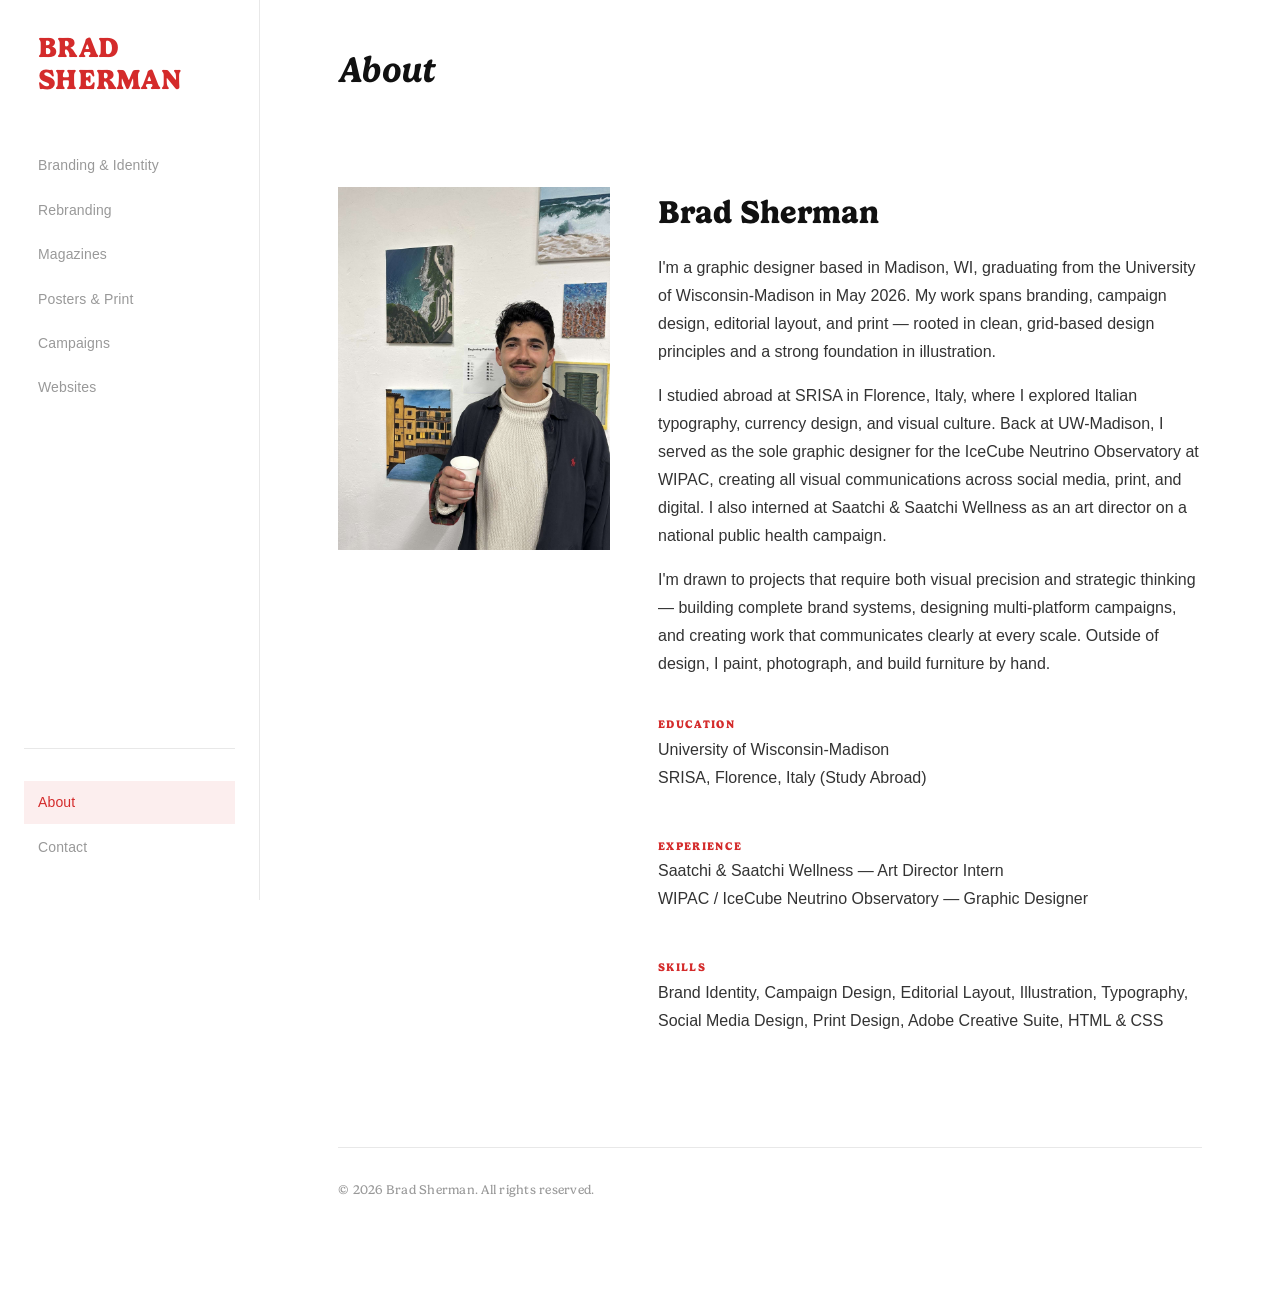
==== about.html @ 6cb07328 "Disable hover lift and click-to-lightbox on stitched brand-book pages Ctown and RiverBank brand book" ====
<!DOCTYPE html>
<html lang="en">
<head>
  <meta charset="UTF-8">
  <meta name="viewport" content="width=device-width, initial-scale=1.0">
  <title>About — Brad Sherman</title>
  <meta name="description" content="About Brad Sherman — graphic designer graduating from UW-Madison with experience at Saatchi & Saatchi Wellness and the IceCube Neutrino Observatory.">
  <meta property="og:title" content="About — Brad Sherman">
  <meta property="og:description" content="About Brad Sherman — graphic designer graduating from UW-Madison with experience at Saatchi & Saatchi Wellness and the IceCube Neutrino Observatory.">
  <meta property="og:image" content="https://bpsherman1.github.io/design-portfolio/images_1/Me.jpg">
  <meta property="og:type" content="website">
  <link rel="icon" type="image/png" href="images_1/fav.png">
  <link rel="stylesheet" href="style.css?v=20260430f">
</head>
<body>

  <button class="nav-toggle" aria-label="Toggle navigation"><span class="nav-toggle__icon"></span></button>

  <aside class="sidebar">
    <div class="sidebar__logo"><a href="index.html">BRAD<br>SHERMAN</a></div>
    <nav class="sidebar__nav">
      <a href="branding.html" class="sidebar__link">Branding & Identity</a>
      <a href="rebranding.html" class="sidebar__link">Rebranding</a>
      <a href="editorial.html" class="sidebar__link">Magazines</a>
      <a href="poster-print.html" class="sidebar__link">Posters & Print</a>
      <a href="campaigns.html" class="sidebar__link">Campaigns</a>
      <a href="websites.html" class="sidebar__link">Websites</a>
    </nav>
    <div class="sidebar__bottom">
      <a href="about.html" class="sidebar__link sidebar__link--active">About</a>
      <a href="contact.html" class="sidebar__link">Contact</a>
    </div>
  </aside>

  <main class="main">
    <div class="main__inner">

      <div class="page-header reveal">
        <h1 class="page-header__title">About</h1>
      </div>

      <div class="about-layout reveal">

        <img src="images_1/Me.jpg" alt="Brad Sherman" class="about__photo">

        <div class="about__text">
          <h2>Brad Sherman</h2>

          <p>
            I'm a graphic designer based in Madison, WI, graduating from the University of Wisconsin-Madison in May 2026. My work spans branding, campaign design, editorial layout, and print — rooted in clean, grid-based design principles and a strong foundation in illustration.
          </p>
          <p>
            I studied abroad at SRISA in Florence, Italy, where I explored Italian typography, currency design, and visual culture. Back at UW-Madison, I served as the sole graphic designer for the IceCube Neutrino Observatory at WIPAC, creating all visual communications across social media, print, and digital. I also interned at Saatchi & Saatchi Wellness as an art director on a national public health campaign.
          </p>
          <p>
            I'm drawn to projects that require both visual precision and strategic thinking — building complete brand systems, designing multi-platform campaigns, and creating work that communicates clearly at every scale. Outside of design, I paint, photograph, and build furniture by hand.
          </p>

          <div class="about__details">
            <div>
              <span class="about__detail-label">Education</span>
              <p class="about__detail-value">University of Wisconsin-Madison<br>SRISA, Florence, Italy (Study Abroad)</p>
            </div>
            <div>
              <span class="about__detail-label">Experience</span>
              <p class="about__detail-value">Saatchi & Saatchi Wellness — Art Director Intern<br>WIPAC / IceCube Neutrino Observatory — Graphic Designer</p>
            </div>
            <div>
              <span class="about__detail-label">Skills</span>
              <p class="about__detail-value">Brand Identity, Campaign Design, Editorial Layout, Illustration, Typography, Social Media Design, Print Design, Adobe Creative Suite, HTML & CSS</p>
            </div>
          </div>


        </div>
      </div>

      <footer class="footer">
        &copy; 2026 Brad Sherman. All rights reserved.
      </footer>

    </div>
  </main>

  <script src="script.js?v=20260430f"></script>
</body>
</html>
---- style.css ----
/* ========================================
   BRAD SHERMAN — Design Portfolio
   ======================================== */

/* --- Font Setup --- */
@font-face {
  font-family: 'Gelica';
  src: url('fonts/fonnts.com-Gelica-Regular.otf') format('opentype');
  font-weight: 400;
  font-style: normal;
  font-display: swap;
}
@font-face {
  font-family: 'Gelica';
  src: url('fonts/fonnts.com-Gelica-Medium.otf') format('opentype');
  font-weight: 500;
  font-style: normal;
  font-display: swap;
}
@font-face {
  font-family: 'Gelica';
  src: url('fonts/fonnts.com-Gelica-Semi-Bold.otf') format('opentype');
  font-weight: 600;
  font-style: normal;
  font-display: swap;
}
@font-face {
  font-family: 'Gelica';
  src: url('fonts/fonnts.com-Gelica-Bold.otf') format('opentype');
  font-weight: 700;
  font-style: normal;
  font-display: swap;
}
@font-face {
  font-family: 'Gelica';
  src: url('fonts/fonnts.com-Gelica-Italic.otf') format('opentype');
  font-weight: 400;
  font-style: italic;
  font-display: swap;
}

@font-face {
  font-family: 'Neue Kabel';
  src: url('fonts/fonnts.com-Neue_Kabel.otf') format('opentype');
  font-weight: 400;
  font-style: normal;
  font-display: swap;
}
@font-face {
  font-family: 'Neue Kabel';
  src: url('fonts/fonnts.com-Neue_Kabel_Medium.otf') format('opentype');
  font-weight: 500;
  font-style: normal;
  font-display: swap;
}
@font-face {
  font-family: 'Neue Kabel';
  src: url('fonts/fonnts.com-Neue_Kabel_Bold.otf') format('opentype');
  font-weight: 700;
  font-style: normal;
  font-display: swap;
}
@font-face {
  font-family: 'Neue Kabel';
  src: url('fonts/fonnts.com-Neue_Kabel_Black.otf') format('opentype');
  font-weight: 900;
  font-style: normal;
  font-display: swap;
}

/* --- Reset & Base --- */
*, *::before, *::after {
  margin: 0;
  padding: 0;
  box-sizing: border-box;
}

:root {
  --red: #D42B2B;
  --red-hover: #B71C1C;
  --red-glow: rgba(212, 43, 43, 0.08);
  --black: #111111;
  --dark-gray: #333333;
  --medium-gray: #666666;
  --light-gray: #999999;
  --border: #E8E8E8;
  --bg: #FFFFFF;
  --bg-off: #FAFAFA;
  --bg-warm: #F5F3F0;
  --font-heading: 'Gelica', 'Georgia', 'Times New Roman', serif;
  --font-body: 'Helvetica Neue', 'Arial', sans-serif;
  --sidebar-width: 260px;
  --content-max: 960px;
  --spacing-xs: 8px;
  --spacing-sm: 16px;
  --spacing-md: 24px;
  --spacing-lg: 32px;
  --spacing-xl: 48px;
  --spacing-2xl: 64px;
  --spacing-3xl: 80px;
  --spacing-4xl: 96px;
  --spacing-5xl: 120px;
  --ease-out: cubic-bezier(0.16, 1, 0.3, 1);
  --ease-smooth: cubic-bezier(0.45, 0, 0.15, 1);
}

html {
  font-size: 16px;
  scroll-behavior: smooth;
  -webkit-font-smoothing: antialiased;
  -moz-osx-font-smoothing: grayscale;
}

body {
  font-family: var(--font-body);
  color: var(--dark-gray);
  background: var(--bg);
  line-height: 1.6;
  overflow-x: hidden;
}

img {
  max-width: 100%;
  height: auto;
  display: block;
}

a {
  color: inherit;
  text-decoration: none;
}

/* --- Scroll Reveal Animations --- */
.reveal {
  opacity: 0;
  transform: translate3d(0, 20px, 0);
  transition: opacity 0.5s var(--ease-out), transform 0.5s var(--ease-out);
  will-change: opacity, transform;
}

.reveal.visible {
  opacity: 1;
  transform: translate3d(0, 0, 0);
}

.reveal-stagger > * {
  opacity: 0;
  transform: translate3d(0, 15px, 0);
  transition: opacity 0.4s var(--ease-out), transform 0.4s var(--ease-out);
  will-change: opacity, transform;
}

.reveal-stagger.visible > *:nth-child(1) { transition-delay: 0ms; }
.reveal-stagger.visible > *:nth-child(2) { transition-delay: 60ms; }
.reveal-stagger.visible > *:nth-child(3) { transition-delay: 120ms; }
.reveal-stagger.visible > *:nth-child(4) { transition-delay: 180ms; }
.reveal-stagger.visible > *:nth-child(5) { transition-delay: 240ms; }
.reveal-stagger.visible > *:nth-child(6) { transition-delay: 300ms; }

.reveal-stagger.visible > * {
  opacity: 1;
  transform: translate3d(0, 0, 0);
}

/* --- Sidebar Navigation --- */
.sidebar {
  position: fixed;
  top: 0;
  left: 0;
  width: var(--sidebar-width);
  height: 100vh;
  background: var(--bg);
  border-right: 1px solid var(--border);
  padding: var(--spacing-lg) var(--spacing-md);
  display: flex;
  flex-direction: column;
  z-index: 100;
  overflow-y: auto;
}

.sidebar__logo {
  font-family: var(--font-heading);
  font-weight: 700;
  font-size: 1.75rem;
  color: var(--red);
  letter-spacing: 0.01em;
  margin-bottom: var(--spacing-xl);
  line-height: 1.15;
  padding-left: 14px;
}

.sidebar__logo a {
  color: var(--red);
  display: inline-block;
  transform-origin: left top;
  transition: color 0.3s, transform 0.3s;
}

.sidebar__logo a:hover {
  color: var(--red-hover);
  font-style: italic;
  transform: scale(1.12);
}

.sidebar__nav {
  display: flex;
  flex-direction: column;
  gap: 2px;
  flex: 1;
}

.sidebar__link {
  font-family: var(--font-body);
  font-size: 0.875rem;
  font-weight: 400;
  color: var(--light-gray);
  padding: 10px 14px;
  border-radius: 0;
  transition: all 0.3s var(--ease-out);
  letter-spacing: 0.01em;
  position: relative;
}

.sidebar__link:hover {
  color: var(--black);
  background: var(--bg-off);
  padding-left: 18px;
}

.sidebar__link--active {
  color: var(--red);
  font-weight: 500;
  background: var(--red-glow);
}

.sidebar__link--active:hover {
  color: var(--red);
  background: var(--red-glow);
}

.sidebar__section-label {
  font-size: 0.65rem;
  font-weight: 700;
  color: var(--light-gray);
  text-transform: uppercase;
  letter-spacing: 0.14em;
  padding: 8px 14px 6px;
  margin-top: var(--spacing-sm);
}

.sidebar__section-label:first-child {
  margin-top: 0;
}

.sidebar__bottom {
  margin-top: auto;
  padding-top: var(--spacing-lg);
  border-top: 1px solid var(--border);
  display: flex;
  flex-direction: column;
  gap: 2px;
}

/* --- Mobile Nav Toggle ---
   Three red bars echoing the brand red dividers used elsewhere on the site.
   No box behind it — just the bars with a soft drop-shadow for legibility.
   Animates to an X when the sidebar is open. */
.nav-toggle {
  display: none;
  /* Sits at the top of the page and scrolls away with content — no overlap with images */
  position: absolute;
  top: 16px;
  right: 16px;
  z-index: 200;
  width: 48px;
  height: 48px;
  padding: 0;
  background: transparent;
  border: none;
  border-radius: 0;
  cursor: pointer;
  font-size: 0;
  line-height: 0;
  filter: drop-shadow(0 1px 2px rgba(0, 0, 0, 0.18));
  transition: transform 0.2s var(--ease-out), filter 0.2s var(--ease-out);
}

.nav-toggle:active {
  transform: scale(0.92);
}

.nav-toggle:hover {
  filter: drop-shadow(0 2px 5px rgba(212, 43, 43, 0.30));
}

.nav-toggle__icon {
  position: relative;
  z-index: 1; /* sit on top of the white box */
  display: block;
  width: 22px;
  height: 2px;
  background: var(--red);
  transition: background-color 0.2s var(--ease-out);
}

.nav-toggle__icon::before,
.nav-toggle__icon::after {
  content: '';
  position: absolute;
  left: 0;
  width: 100%;
  height: 2px;
  background: var(--red);
  transition: transform 0.32s var(--ease-out), top 0.32s var(--ease-out);
}

.nav-toggle__icon::before { top: -7px; }
.nav-toggle__icon::after  { top:  7px; }

/* Open state — bars morph to an X */
.nav-toggle--open .nav-toggle__icon {
  background-color: transparent;
}
.nav-toggle--open .nav-toggle__icon::before {
  top: 0;
  transform: rotate(45deg);
}
.nav-toggle--open .nav-toggle__icon::after {
  top: 0;
  transform: rotate(-45deg);
}

/* --- Main Content --- */
.main {
  margin-left: var(--sidebar-width);
  min-height: 100vh;
}

.main__inner {
  max-width: var(--content-max);
  margin: 0 auto;
  padding: var(--spacing-xl) var(--spacing-xl) var(--spacing-4xl);
}

/* Homepage: let grid go full width */
.main__inner--home {
  max-width: none;
  padding: 0 0 var(--spacing-4xl);
}

/* --- Homepage Grid --- */
.home-grid {
  display: grid;
  grid-template-columns: repeat(2, 1fr);
  gap: 0;
}

.home-card {
  position: relative;
  overflow: hidden;
  border-radius: 0;
  background: var(--bg-off);
  cursor: pointer;
  display: block;
  transition: opacity 0.3s;
}

.home-card:hover {
  opacity: 0.85;
}

.home-card__image-wrap {
  overflow: hidden;
  aspect-ratio: 4 / 3;
}

.home-card__image {
  width: 100%;
  height: 100%;
  display: block;
  object-fit: cover;
  object-position: center top;
  transition: transform 0.5s var(--ease-smooth);
}

.home-card:hover .home-card__image {
  transform: scale(1.02);
}

.home-card__overlay {
  display: none;
}

.home-card__title {
  font-family: var(--font-heading);
  font-weight: 700;
  font-size: 1.25rem;
  margin-bottom: 2px;
  letter-spacing: 0.01em;
}

.home-card__subtitle {
  font-size: 0.8rem;
  opacity: 0.85;
  font-weight: 300;
}

/* Card label below image */
.home-card__label {
  padding: var(--spacing-sm) var(--spacing-md);
  padding-bottom: var(--spacing-lg);
}

.home-card__label-title {
  font-family: var(--font-heading);
  font-weight: 700;
  font-size: 0.95rem;
  color: var(--black);
}

.home-card__label-sub {
  font-size: 0.75rem;
  color: var(--medium-gray);
  margin-top: 2px;
}

/* --- Home Mobile Header ---
   Visible only on mobile, where the sidebar (and its BRAD SHERMAN logo) is hidden
   behind the hamburger. Gives the home page an identity at the top so visitors
   landing via QR code see the name and discipline before scrolling into the work. */
.home-mobile-header {
  display: none;
}

/* --- Home Intro (float-up reveal) --- */
.home-intro {
  max-width: 640px;
  margin: var(--spacing-5xl) auto var(--spacing-xl);
  padding: 0 var(--spacing-lg);
  text-align: center;
}

.home-intro p {
  font-family: var(--font-body);
  font-size: 0.95rem;
  color: var(--dark-gray);
  line-height: 1.75;
  margin-bottom: var(--spacing-md);
}

.home-intro__link {
  font-family: var(--font-body);
  font-size: 0.85rem;
  color: var(--medium-gray);
  text-decoration: none;
  letter-spacing: 0.02em;
  transition: color 0.3s;
}

.home-intro__link:hover {
  color: var(--black);
}

/* Float-up reveal animation */
.reveal-float {
  opacity: 0;
  transform: translate3d(0, 40px, 0);
  transition: opacity 0.8s cubic-bezier(0.23, 1, 0.32, 1),
              transform 0.9s cubic-bezier(0.23, 1, 0.32, 1);
  will-change: opacity, transform;
}

.reveal-float--visible {
  opacity: 1;
  transform: translate3d(0, 0, 0);
}

/* --- Page Header --- */
.page-header {
  margin-bottom: var(--spacing-4xl);
}

.page-header__title {
  font-family: var(--font-heading);
  font-weight: 600;
  font-size: 2.25rem;
  color: var(--black);
  line-height: 1.2;
  margin-bottom: 6px;
  letter-spacing: 0.01em;
}

.page-header__subtitle {
  font-family: var(--font-body);
  font-size: 0.95rem;
  color: var(--light-gray);
  max-width: 600px;
  line-height: 1.5;
  letter-spacing: 0.01em;
  font-weight: 400;
}

/* --- Project Section --- */
.project {
  margin-bottom: var(--spacing-4xl);
}

.project:last-child {
  margin-bottom: 0;
}

.project__divider {
  width: 60px;
  height: 3px;
  background: var(--red);
  margin-bottom: var(--spacing-4xl);
}

.project__header {
  margin-bottom: var(--spacing-xl);
}

.project__title {
  font-family: 'Neue Kabel', sans-serif;
  font-weight: 700;
  font-size: 2.25rem;
  color: var(--black);
  margin-bottom: var(--spacing-xs);
  letter-spacing: -0.01em;
}

.project__meta {
  font-size: 0.95rem;
  color: var(--medium-gray);
  font-weight: 500;
  margin-bottom: var(--spacing-sm);
  letter-spacing: 0.02em;
}

.project__description {
  font-size: 1rem;
  color: var(--dark-gray);
  max-width: 680px;
  line-height: 1.75;
  margin-bottom: var(--spacing-xl);
}

.project__link {
  display: inline-flex;
  align-items: center;
  gap: 6px;
  margin-top: calc(var(--spacing-md) * -1);
  margin-bottom: var(--spacing-md);
  font-size: 0.875rem;
  color: var(--red);
  font-weight: 500;
  transition: gap 0.3s var(--ease-out), color 0.2s;
}

.project__link:hover {
  gap: 10px;
  color: var(--red-hover);
}

/* ============================================
   Project Switcher
   Sticky tabs at top of multi-project pages (branding.html, rebranding.html).
   Mirrors the active state pattern from .sidebar__link--active.
   ============================================ */
.project-switcher {
  position: sticky;
  top: 0;
  z-index: 50;
  background: var(--bg);
  border-bottom: 1px solid var(--border);
  margin: 0 calc(-1 * var(--spacing-xl)) var(--spacing-2xl);
  padding: var(--spacing-sm) var(--spacing-xl);
  display: flex;
  flex-wrap: wrap;
  gap: var(--spacing-xs);
}

.project-switcher__btn {
  display: inline-flex;
  align-items: center;
  gap: var(--spacing-sm);
  flex-shrink: 0;
  padding: 6px 18px 6px 6px;
  background: transparent;
  border: none;
  border-radius: 0;
  cursor: pointer;
  color: var(--medium-gray);
  font-family: var(--font-body);
  font-size: 0.95rem;
  font-weight: 500;
  letter-spacing: 0.01em;
  white-space: nowrap;
  transition: color 0.25s var(--ease-out), background-color 0.25s var(--ease-out);
}

.project-switcher__btn:hover {
  color: var(--black);
  background: var(--bg-off);
}

.project-switcher__btn--active,
.project-switcher__btn--active:hover {
  color: var(--black);
  background: var(--border);
  font-weight: 700;
}

.project-switcher__btn:focus-visible {
  outline: 2px solid var(--red);
  outline-offset: -2px;
}

.project-switcher__logo {
  width: 48px;
  height: 48px;
  object-fit: contain;
  display: block;
  flex-shrink: 0;
}

/* The NJ Transit emblem fills its bounding box edge-to-edge; scale it
   down slightly so it visually matches the other logos (which include
   their own whitespace). */
.project-switcher__logo[src*="NJ_emblem"] {
  transform: scale(0.85);
}

.project-switcher__logo--text {
  display: inline-flex;
  align-items: center;
  justify-content: center;
  color: var(--medium-gray);
  font-family: var(--font-heading);
  font-size: 0.7rem;
  font-weight: 700;
  letter-spacing: 0.14em;
}

.project-switcher__btn--active .project-switcher__logo--text {
  color: var(--black);
}

.project-switcher__name {
  font-weight: 500;
}

/* On switcher pages, individual project dividers are redundant — the
   switcher itself replaces the visual project break. */
.main__inner--switcher .project__divider {
  display: none;
}

/* Projects hidden by the switcher use the standard hidden attribute */
.project[hidden] {
  display: none;
}

/* Switcher pages present each project as a continuous brand-book flow,
   so the gap between consecutive image blocks is tightened. */
.main__inner--switcher .img-full,
.main__inner--switcher .img-grid-2,
.main__inner--switcher .img-grid-3 {
  margin-bottom: var(--spacing-sm);
}

/* Brand-book page slices: stack flush with zero gap so the rendered PDF
   reads as one continuous document, not a sequence of separate images.
   Override the .img-full max-height/object-fit cap (which letterboxes
   tall portrait pages down to thumbnails) using !important — needed
   because .img-full's rule appears later in the cascade. */
.img-full--book {
  margin-bottom: 0 !important;
  display: block !important;
  width: 100% !important;
  height: auto !important;
  max-height: none !important;
  object-fit: fill !important;
  cursor: default !important;       /* not clickable — no pointer hand */
  pointer-events: none;             /* swallow clicks (lightbox skip is in JS too) */
}
.img-full--book:hover {
  transform: none !important;       /* kill the lift-on-hover effect */
  box-shadow: none !important;
}
.img-full--book + .img-full--book {
  margin-top: -1px; /* hide hairline antialiasing seam between slices */
}

/* Mobile: horizontal scroll instead of wrap so a row of buttons fits cleanly */
@media (max-width: 768px) {
  .project-switcher {
    margin: 0 calc(-1 * var(--spacing-md)) var(--spacing-xl);
    padding: var(--spacing-xs) var(--spacing-md);
    gap: 4px;
    flex-wrap: nowrap;
    overflow-x: auto;
    scrollbar-width: none;
    -webkit-overflow-scrolling: touch;
  }
  .project-switcher::-webkit-scrollbar { display: none; }

  .project-switcher__btn {
    padding: 5px 14px 5px 5px;
    font-size: 0.88rem;
    gap: 10px;
  }
  .project-switcher__logo,
  .project-switcher__logo--text {
    width: 38px;
    height: 38px;
  }
  .project-switcher__logo--text {
    font-size: 0.62rem;
  }
}

/* --- Project placeholder (e.g. "Case study coming soon" slot) --- */
.project__placeholder {
  display: flex;
  align-items: center;
  justify-content: center;
  width: 100%;
  min-height: 320px;
  background: var(--bg-off);
  border: 1px dashed var(--border);
  margin-top: var(--spacing-lg);
}

.project__placeholder span {
  font-family: var(--font-heading);
  font-size: 0.78rem;
  font-weight: 600;
  color: var(--light-gray);
  letter-spacing: 0.2em;
  text-transform: uppercase;
  position: relative;
  padding-left: 22px;
}

.project__placeholder span::before {
  content: '';
  position: absolute;
  left: 0;
  top: 50%;
  width: 8px;
  height: 8px;
  background: var(--red);
  transform: translateY(-50%);
}

/* --- Image Layouts --- */

.img-full,
.img-grid-2 img,
.img-grid-3 img,
.img-featured img {
  transition: transform 0.5s var(--ease-out), box-shadow 0.5s var(--ease-out);
}

.img-full:hover,
.img-grid-2 img:hover,
.img-grid-3 img:hover,
.img-featured img:hover {
  transform: translateY(-2px);
  box-shadow: 0 12px 40px rgba(0, 0, 0, 0.06);
}

/* Full-width single image */
.img-full {
  width: 100%;
  border-radius: 0;
  margin-bottom: var(--spacing-xl);
  max-height: 80vh;
  object-fit: contain;
}

/* Two-column image grid */
.img-grid-2 {
  display: grid;
  grid-template-columns: repeat(2, 1fr);
  gap: var(--spacing-md);
  margin-bottom: var(--spacing-xl);
}

.img-grid-2 img {
  width: 100%;
  border-radius: 0;
}

/* Three-column image grid */
.img-grid-3 {
  display: grid;
  grid-template-columns: repeat(3, 1fr);
  gap: var(--spacing-md);
  margin-bottom: var(--spacing-xl);
}

.img-grid-3 img {
  width: 100%;
  border-radius: 0;
}

/* Large + small side layout */
.img-featured {
  display: grid;
  grid-template-columns: 2fr 1fr;
  gap: var(--spacing-md);
  margin-bottom: var(--spacing-md);
}

.img-featured img {
  width: 100%;
  border-radius: 0;
}

/* Image with caption */
.img-captioned {
  margin-bottom: var(--spacing-md);
}

.img-captioned img {
  width: 100%;
  border-radius: 0;
}

.img-captioned figcaption {
  font-size: 0.8rem;
  color: var(--light-gray);
  margin-top: var(--spacing-xs);
}

/* Section label within project */
.project__section-label {
  font-family: 'Neue Kabel', sans-serif;
  font-size: 1.4rem;
  font-weight: 700;
  color: var(--black);
  text-transform: none;
  letter-spacing: 0.01em;
  margin-bottom: var(--spacing-lg);
  margin-top: var(--spacing-3xl);
}

/* When section label is the first child (no content above), reduce top margin */
.project__header + .project__section-label {
  margin-top: 0;
}

/* --- Campaign ads row — matched height, poster wider than phone --- */
.campaign-ads-row {
  display: grid;
  grid-template-columns: 3fr 2fr;
  gap: var(--spacing-md);
  margin-bottom: var(--spacing-lg);
}

.campaign-ads-row img:first-child {
  width: 100%;
  height: 540px;
  object-fit: contain;
  object-position: left top;
}

.campaign-ads-row img:last-child {
  width: 100%;
  height: 540px;
  object-fit: contain;
  object-position: right top;
}

@media (max-width: 768px) {
  .campaign-ads-row {
    grid-template-columns: 1fr;
    height: auto;
  }
  /* Match :first-child / :last-child specificity so the mobile rule
     actually overrides the explicit 540px (otherwise C10 stays 540px tall on mobile,
     leaving big empty bars above/below from object-fit: contain). */
  .campaign-ads-row img,
  .campaign-ads-row img:first-child,
  .campaign-ads-row img:last-child {
    height: auto;
  }
}

/* --- SM matched row — SM5 + SM6 same height --- */
.sm-matched-row {
  display: grid;
  grid-template-columns: 3fr 2fr;
  gap: var(--spacing-md);
  margin-bottom: var(--spacing-lg);
}

.sm-matched-row img {
  width: 100%;
  height: 340px;
  object-fit: contain;
  object-position: center center;
  border-radius: 0;
}

@media (max-width: 768px) {
  .sm-matched-row {
    grid-template-columns: 1fr;
  }
  .sm-matched-row img {
    height: auto;
  }
}

/* --- Naples logo + text side by side --- */
.naples-logo-feature {
  display: grid;
  grid-template-columns: 1fr 1fr;
  gap: var(--spacing-2xl);
  align-items: center;
  margin-bottom: var(--spacing-2xl);
}

.naples-logo-feature .project__description:last-child {
  margin-bottom: 0;
}

.naples-logo-feature img {
  width: 100%;
}

.naples-logo-feature .project__description {
  max-width: none;
}

@media (max-width: 768px) {
  .naples-logo-feature {
    grid-template-columns: 1fr;
  }
}

/* --- Naples problem: small old logo paired with objective text ---
   Asymmetric grid intentionally giving the old mark less visual weight than
   the new mark — frames it as evidence, not as a peer. */
.naples-problem {
  display: grid;
  grid-template-columns: 2fr 3fr;
  gap: var(--spacing-2xl);
  align-items: center;
  margin-bottom: var(--spacing-2xl);
}

.naples-problem__logo {
  background: var(--bg-warm);
  padding: var(--spacing-xl);
  display: flex;
  align-items: center;
  justify-content: center;
}

.naples-problem__logo img {
  width: 100%;
  max-width: 320px;
}

.naples-problem .project__description {
  max-width: none;
  margin-bottom: 0;
}

@media (max-width: 768px) {
  .naples-problem {
    grid-template-columns: 1fr;
    gap: var(--spacing-lg);
  }
  .naples-problem__logo {
    padding: var(--spacing-lg);
  }
}

/* --- Naples reveal label: extra breathing room before the new mark
   Creates a visible pause/breath so the climax lands. */
.naples-reveal-label {
  margin-top: var(--spacing-4xl);
}

/* --- Naples business card: a centered, smaller frame so the card
   doesn't stretch full-bleed and look distorted at portfolio width. */
.naples-card-frame {
  display: flex;
  justify-content: center;
  margin-bottom: var(--spacing-xl);
}

.naples-card-frame img {
  width: 100%;
  max-width: 720px;
}

/* --- Poster Mosaic Gallery --- */
.poster-mosaic {
  margin-bottom: var(--spacing-2xl);
}

.poster-mosaic__row {
  display: grid;
  gap: 8px;
  margin-bottom: 8px;
  overflow: hidden;
}

/* Row 1: two tall portraits (0.65 ratio) + one wide landscape (1.78 ratio) */
/* Column widths proportional to aspect ratios so all images fill same height */
.poster-mosaic__row--top {
  grid-template-columns: 0.65fr 0.65fr 1.78fr;
  height: 260px;
}

/* Row 2 & 3: all ~0.80 ratio portraits, equal columns */
.poster-mosaic__row--mid {
  grid-template-columns: repeat(4, 1fr);
  height: 250px;
}

.poster-mosaic__row--bottom {
  grid-template-columns: repeat(4, 1fr);
  height: 270px;
}

.poster-mosaic img {
  width: 100%;
  height: 100%;
  object-fit: cover;
  object-position: center top;
  display: block;
}

@media (max-width: 768px) {
  .poster-mosaic__row {
    grid-template-columns: 1fr 1fr !important;
    height: auto !important;
  }
  .poster-mosaic img {
    height: auto;
    object-fit: contain;
    aspect-ratio: 3 / 4;
  }
}

/* --- Visual Gallery (no descriptions, just images) --- */
.visual-gallery {
  margin-top: var(--spacing-lg);
}

.visual-gallery__grid {
  display: grid;
  grid-template-columns: repeat(3, 1fr);
  gap: var(--spacing-md);
}

.visual-gallery__grid img {
  width: 100%;
  border-radius: 0;
  object-fit: cover;
  aspect-ratio: 3 / 4;
  transition: transform 0.5s var(--ease-out), box-shadow 0.5s var(--ease-out);
}

.visual-gallery__grid img:hover {
  transform: translateY(-4px);
  box-shadow: 0 16px 48px rgba(0, 0, 0, 0.08);
}

/* --- About Page --- */
.about-layout {
  display: grid;
  grid-template-columns: 1fr 2fr;
  gap: var(--spacing-xl);
  align-items: start;
}

.about__photo {
  width: 100%;
  border-radius: 0;
  aspect-ratio: 3 / 4;
  object-fit: cover;
  transition: transform 0.5s var(--ease-out);
}

.about__photo:hover {
  transform: scale(1.02);
}

.about__text h2 {
  font-family: var(--font-heading);
  font-weight: 700;
  font-size: 2rem;
  color: var(--black);
  margin-bottom: var(--spacing-sm);
}

.about__text p {
  font-size: 1rem;
  line-height: 1.75;
  margin-bottom: var(--spacing-sm);
  color: var(--dark-gray);
}

.about__details {
  margin-top: var(--spacing-lg);
  display: flex;
  flex-direction: column;
  gap: var(--spacing-md);
}

.about__detail-label {
  font-family: var(--font-heading);
  font-size: 0.7rem;
  font-weight: 700;
  text-transform: uppercase;
  letter-spacing: 0.12em;
  color: var(--red);
  margin-bottom: 4px;
}

.about__detail-value {
  font-size: 0.95rem;
  color: var(--dark-gray);
  line-height: 1.6;
}

.about__resume-link {
  display: inline-block;
  margin-top: var(--spacing-lg);
  padding: 14px 32px;
  background: var(--red);
  color: white;
  font-family: var(--font-heading);
  font-size: 0.9rem;
  font-weight: 700;
  border-radius: 0;
  transition: all 0.3s var(--ease-out);
  letter-spacing: 0.02em;
}

.about__resume-link:hover {
  background: var(--red-hover);
  transform: translateY(-2px);
  box-shadow: 0 8px 24px rgba(212, 43, 43, 0.25);
}

/* --- Contact Page --- */
.contact-layout {
  display: grid;
  grid-template-columns: 1fr 1fr;
  gap: var(--spacing-xl);
}

.contact__info h2 {
  font-family: var(--font-heading);
  font-weight: 700;
  font-size: 2rem;
  color: var(--black);
  margin-bottom: var(--spacing-md);
}

.contact__info p {
  font-size: 1rem;
  color: var(--dark-gray);
  margin-bottom: var(--spacing-lg);
  line-height: 1.75;
}

.contact__links {
  display: flex;
  flex-direction: column;
  gap: var(--spacing-sm);
}

.contact__link-item {
  display: flex;
  align-items: center;
  gap: var(--spacing-sm);
  font-size: 0.95rem;
  color: var(--dark-gray);
}

.contact__link-item span {
  font-family: var(--font-heading);
  font-weight: 700;
  font-size: 0.75rem;
  text-transform: uppercase;
  letter-spacing: 0.1em;
  color: var(--light-gray);
  min-width: 80px;
}

.contact__link-item a {
  color: var(--red);
  font-weight: 500;
  transition: color 0.2s;
  border-bottom: 1px solid transparent;
}

.contact__link-item a:hover {
  color: var(--red-hover);
  border-bottom-color: var(--red-hover);
}

.contact__form {
  display: flex;
  flex-direction: column;
  gap: var(--spacing-sm);
}

.contact__form label {
  font-family: var(--font-heading);
  font-size: 0.75rem;
  font-weight: 700;
  color: var(--medium-gray);
  text-transform: uppercase;
  letter-spacing: 0.08em;
}

.contact__form input,
.contact__form textarea {
  font-family: var(--font-body);
  font-size: 0.95rem;
  padding: 14px 18px;
  border: 2px solid var(--border);
  border-radius: 0;
  background: var(--bg);
  color: var(--dark-gray);
  outline: none;
  transition: border-color 0.3s, box-shadow 0.3s;
}

.contact__form input:focus,
.contact__form textarea:focus {
  border-color: var(--red);
  box-shadow: 0 0 0 4px var(--red-glow);
}

.contact__form textarea {
  min-height: 160px;
  resize: vertical;
}

.contact__form button {
  align-self: flex-start;
  padding: 14px 36px;
  background: var(--red);
  color: white;
  border: none;
  border-radius: 0;
  font-family: var(--font-heading);
  font-size: 0.9rem;
  font-weight: 700;
  cursor: pointer;
  transition: all 0.3s var(--ease-out);
  letter-spacing: 0.02em;
}

.contact__form button:hover {
  background: var(--red-hover);
  transform: translateY(-2px);
  box-shadow: 0 8px 24px rgba(212, 43, 43, 0.25);
}

/* --- Footer --- */
.footer {
  margin-top: var(--spacing-4xl);
  padding-top: var(--spacing-lg);
  border-top: 1px solid var(--border);
  font-size: 0.8rem;
  color: var(--light-gray);
  font-family: var(--font-heading);
  letter-spacing: 0.02em;
}

/* --- Lightbox --- */
.lightbox {
  position: fixed;
  top: 0;
  left: 0;
  right: 0;
  bottom: 0;
  background: rgba(0, 0, 0, 0.92);
  z-index: 10000;
  display: flex;
  align-items: center;
  justify-content: center;
  opacity: 0;
  pointer-events: none;
  transition: opacity 0.3s var(--ease-out);
}

.lightbox--open {
  opacity: 1;
  pointer-events: all;
}

.lightbox__img {
  max-width: 85vw;
  max-height: 85vh;
  object-fit: contain;
  transition: opacity 0.2s;
}

.lightbox__close {
  position: absolute;
  top: 24px;
  left: 32px;
  background: none;
  border: none;
  color: white;
  font-size: 2rem;
  cursor: pointer;
  opacity: 0.7;
  transition: opacity 0.2s;
  line-height: 1;
  z-index: 10;
}

.lightbox__close:hover {
  opacity: 1;
}

.lightbox__info {
  position: absolute;
  top: 32px;
  right: 32px;
  color: white;
  font-family: var(--font-heading);
  font-size: 0.85rem;
  font-weight: 500;
  opacity: 0.7;
  letter-spacing: 0.02em;
  z-index: 10;
}

.lightbox__arrow {
  position: absolute;
  top: 50%;
  transform: translateY(-50%);
  background: none;
  border: none;
  color: white;
  font-size: 2rem;
  cursor: pointer;
  opacity: 0.5;
  transition: opacity 0.2s;
  padding: 16px;
  z-index: 10;
}

.lightbox__arrow:hover {
  opacity: 1;
}

.lightbox__arrow--left {
  left: 24px;
}

.lightbox__arrow--right {
  right: 24px;
}

/* --- Gallery Hover Effect --- */
.poster-mosaic img {
  transition: transform 0.4s var(--ease-out), opacity 0.3s, box-shadow 0.4s var(--ease-out);
  cursor: pointer;
}

.poster-mosaic--hovering img {
  opacity: 0.5;
}

.poster-mosaic__img--active {
  opacity: 1 !important;
  transform: translateY(-4px);
  box-shadow: 0 12px 40px rgba(0, 0, 0, 0.15);
}

/* Make all project images clickable */
.project img,
.poster-mosaic img {
  cursor: pointer;
}

/* --- Responsive --- */
@media (max-width: 1024px) {
  .main__inner {
    padding: var(--spacing-lg) var(--spacing-lg) var(--spacing-xl);
  }

  .page-header__title {
    font-size: 2.75rem;
  }

  .about-layout {
    grid-template-columns: 1fr;
  }

  .about__photo {
    max-width: 300px;
  }

  .img-featured {
    grid-template-columns: 1fr;
  }

  .visual-gallery__grid {
    grid-template-columns: repeat(2, 1fr);
  }
}

@media (max-width: 768px) {
  .sidebar {
    transform: translateX(-100%);
    transition: transform 0.4s var(--ease-out);
    box-shadow: none;
  }

  .sidebar--open {
    transform: translateX(0);
    box-shadow: 8px 0 30px rgba(0, 0, 0, 0.08);
  }

  .nav-toggle {
    display: flex;
    align-items: center;
    justify-content: center;
  }

  .main {
    margin-left: 0;
  }

  .main__inner {
    padding: var(--spacing-lg) var(--spacing-md) var(--spacing-xl);
  }

  .home-grid {
    grid-template-columns: 1fr;
  }

  .page-header__title {
    font-size: 2.25rem;
  }

  .project__title {
    font-size: 1.5rem;
  }

  .img-grid-2 {
    grid-template-columns: 1fr;
  }

  /* Inline grid-template-columns (e.g. "2fr 3fr") on these layouts must collapse on mobile.
     Inline style would otherwise win against the rule above. */
  .img-grid-2[style*="grid-template-columns"],
  .sm-matched-row[style*="grid-template-columns"],
  .naples-logo-feature[style*="grid-template-columns"] {
    grid-template-columns: 1fr !important;
  }

  /* Modifier: keep 2-col on mobile for related pairs (e.g. currency front/back) */
  .img-grid-2.img-grid-2--pair {
    grid-template-columns: 1fr 1fr;
    gap: var(--spacing-sm);
  }

  .img-grid-3 {
    grid-template-columns: 1fr;
  }

  /* Modifier: keep 3-col on mobile for triptychs (e.g. magazine cover series) */
  .img-grid-3.img-grid-3--keep {
    grid-template-columns: repeat(3, 1fr);
    gap: var(--spacing-xs);
  }

  .visual-gallery__grid {
    grid-template-columns: 1fr;
  }

  .contact-layout {
    grid-template-columns: 1fr;
  }

  /* Home page: mobile-only header (hidden on desktop where the sidebar shows the name) */
  .home-mobile-header {
    display: block;
    /* 88px top clears the absolute-positioned nav-toggle (16 + 48 = 64) with editorial breathing room */
    padding: 88px var(--spacing-md) var(--spacing-2xl);
    position: relative;
  }
  .home-mobile-header::before {
    content: '';
    position: absolute;
    top: 72px;
    left: var(--spacing-md);
    width: 32px;
    height: 3px;
    background: var(--red);
  }
  .home-mobile-header__title {
    font-family: var(--font-heading);
    font-weight: 700;
    font-size: 2.75rem;
    color: var(--red);
    letter-spacing: -0.005em;
    line-height: 1;
    margin-bottom: var(--spacing-sm);
  }
  .home-mobile-header__subtitle {
    font-family: var(--font-body);
    font-size: 1.0625rem;
    color: var(--medium-gray);
    letter-spacing: 0.005em;
    line-height: 1.5;
    font-weight: 400;
  }

  /* Home grid: vertical breathing room between cards on mobile */
  .home-grid {
    gap: var(--spacing-lg);
  }
  .home-card__label {
    padding: var(--spacing-md) var(--spacing-md) 0;
  }
  .home-card__label-title {
    font-size: 1.0625rem;
    letter-spacing: 0.005em;
    line-height: 1.3;
  }
  .home-card__label-sub {
    font-size: 0.85rem;
    line-height: 1.5;
    margin-top: 4px;
  }

  /* Home intro: 120px top margin is excessive on a phone */
  .home-intro {
    margin-top: var(--spacing-3xl);
    padding: 0 var(--spacing-md);
  }
}

/* ============================================
   PHONE BREAKPOINT (≤480 px)
   Targets iPhone SE through 16 Pro Max
   ============================================ */
@media (max-width: 480px) {
  /* Tighter outer padding so content has room to breathe */
  .main__inner {
    padding: var(--spacing-md) var(--spacing-md) var(--spacing-2xl);
  }

  /* Bigger sidebar tap targets (was ~42 px, need ≥44 px) */
  .sidebar__link {
    padding: 14px 16px;
    font-size: 0.95rem;
  }

  /* Headings scale down for narrow columns */
  .page-header { margin-bottom: var(--spacing-2xl); }
  .page-header__title { font-size: 1.75rem; }
  .page-header__subtitle { font-size: 0.9rem; }
  .project { margin-bottom: var(--spacing-2xl); }
  .project__title { font-size: 1.35rem; }
  .project__divider { margin-bottom: var(--spacing-2xl); }
  .project__description { font-size: 0.95rem; line-height: 1.65; }
  .project__section-label { font-size: 1.15rem; margin-top: var(--spacing-xl); }

  /* Home card label: calmer scale on the smallest phones */
  .home-card__label-sub { font-size: 0.85rem; line-height: 1.5; }
  .home-card__label-title { font-size: 1rem; letter-spacing: 0.005em; }

  /* About-page detail labels were 0.7rem (~11.2px) — too small */
  .about__detail-label { font-size: 0.78rem; letter-spacing: 0.1em; }

  /* Contact form labels and link-item labels were 0.75rem (~12px) */
  .contact__form label,
  .contact__link-item span { font-size: 0.82rem; letter-spacing: 0.08em; }

  /* Action links ("View Full Style Guide →", "Visit Live Site →") were 22px tall.
     Bump padding so they read as buttons without changing visual weight too much. */
  .project__link {
    padding: 12px 0;
    font-size: 0.95rem;
  }
  .home-intro__link {
    padding: 12px 0;
    display: inline-block;
    font-size: 0.95rem;
  }

  /* Poster mosaic — phone preview layout
     Each row's column widths are proportional to the actual aspect ratios of the
     images in that row, so every image renders at its natural shape (no cropping)
     and all images within a row share the same height. Row heights vary by content:
     row 2 is shorter because it holds the wider landscape-oriented posters. */
  .poster-mosaic {
    margin-bottom: var(--spacing-2xl);
    padding: 0 4px;
  }
  .poster-mosaic__row {
    gap: 4px !important;
    margin-bottom: 4px !important;
    height: auto !important;
  }
  /* Row 1: P14 (0.647) + P15 (0.647) + P17 (1.778) → row height ≈ 120 px */
  .poster-mosaic__row--top {
    grid-template-columns: 0.647fr 0.647fr 1.778fr !important;
  }
  /* Row 2: P56 (1.544) + P13 (0.746) + P16 (1.000) + P7 (1.333) → ≈ 80 px
     (shorter band of landscape-leaning posters) */
  .poster-mosaic__row--mid {
    grid-template-columns: 1.544fr 0.746fr 1.000fr 1.333fr !important;
  }
  /* Row 3: P51 (0.800) + p52 (0.800) + P53 (0.800) + P55 (0.774) → ≈ 115 px */
  .poster-mosaic__row--bottom {
    grid-template-columns: 0.800fr 0.800fr 0.800fr 0.774fr !important;
  }
  /* Show full image — no cover-cropping */
  .poster-mosaic img {
    aspect-ratio: auto !important;
    width: 100% !important;
    height: auto !important;
    object-fit: contain !important;
  }

  /* About photo: full-width inside its column instead of orphaned 300 px */
  .about__photo {
    max-width: 100%;
  }
  .about__text h2 { font-size: 1.6rem; }

  /* Contact form: kill iOS auto-zoom, full-width submit, wrapped links */
  .contact__form input,
  .contact__form textarea {
    font-size: 16px; /* iOS auto-zooms anything < 16 px on focus */
  }
  .contact__form button {
    width: 100%;
    align-self: stretch;
    padding: 16px 24px;
  }
  .contact__link-item {
    flex-wrap: wrap;
    gap: 4px 12px;
  }
  .contact__link-item span {
    min-width: 0;
    flex-basis: 100%;
  }
  .contact__link-item a {
    overflow-wrap: anywhere;
    word-break: break-word;
    padding: 8px 0;
    display: inline-block;
    font-size: 1rem;
  }

  /* Lightbox: more room for the image, no on-image arrow icons */
  .lightbox__img {
    max-width: 94vw;
    max-height: 78vh;
  }
  .lightbox__close {
    top: 12px;
    left: 12px;
    font-size: 2.4rem;
    padding: 8px 12px;
  }
  .lightbox__info {
    top: 18px;
    right: 14px;
    font-size: 0.7rem;
    max-width: 60%;
    text-align: right;
  }
  /* Hide the prev/next arrow buttons on mobile — swipe + edge-tap take over */
  .lightbox__arrow {
    display: none !important;
  }

  /* Inline-style escape: kill inline max-width caps that look bad shrunken */
  .img-full[style*="max-width"] {
    max-width: 100% !important;
  }

  /* Tame oversized inline margin-bottom values that create giant voids */
  [style*="margin-bottom: 128px"],
  [style*="margin-bottom: 96px"] {
    margin-bottom: var(--spacing-xl) !important;
  }

  /* Inline 5xl-height spacers (e.g. between poster mosaic and first project) — 120px is huge on phone */
  div[style*="height: var(--spacing-5xl)"],
  div[style*="height: var(--spacing-4xl)"] {
    height: var(--spacing-lg) !important;
  }

  /* Footer slightly larger so it's not microscopic in bright exhibition lighting */
  .footer { font-size: 0.85rem; color: var(--medium-gray); }

  /* Home mobile header — slightly tighter on small phones */
  .home-mobile-header {
    padding: 84px var(--spacing-md) var(--spacing-xl);
  }
  .home-mobile-header::before {
    top: 68px;
    width: 28px;
  }
  .home-mobile-header__title {
    font-size: 2.375rem;
    margin-bottom: var(--spacing-xs);
  }
  .home-mobile-header__subtitle {
    font-size: 1rem;
  }

  .home-grid { gap: var(--spacing-md); }

  /* ── Uniform vertical rhythm within a project on mobile ──
     Every image block gets the same gap below it; subsection labels get the same gap above.
     Override targeted defaults so the page reads as a steady cadence instead of a mix
     of 24/32/48/64/96/128px gaps inherited from inline desktop styles. */
  .project .img-full,
  .project .img-grid-2,
  .project .img-grid-3,
  .project .img-featured,
  .project .sm-matched-row,
  .project .campaign-ads-row,
  .project .naples-logo-feature {
    margin-top: 0;
    margin-bottom: var(--spacing-lg); /* 32px */
  }
  .project .project__section-label {
    margin-top: var(--spacing-2xl);   /* 64px */
    margin-bottom: var(--spacing-md);
  }
  /* When a project__description follows a section-label, tighten the gap */
  .project .project__section-label + .project__description {
    margin-bottom: var(--spacing-md);
  }
  /* The poster mosaic at the very top of a page needs its own breathing room */
  .poster-mosaic + .project__divider,
  .poster-mosaic + section.project {
    margin-top: var(--spacing-2xl);
  }
  /* Project-to-project break */
  .project__divider {
    margin-top: var(--spacing-2xl);
    margin-bottom: var(--spacing-2xl);
    width: 48px;
  }

  /* Architecture in Madison illustration — supporting graphic, not the poster.
     On desktop the naples-logo-feature grid sizes it appropriately;
     on mobile (1-col) it would otherwise span full column width. */
  .naples-logo-feature .project-illus,
  .project-illus {
    max-width: 60%;
    margin-left: auto;
    margin-right: auto;
  }
}

/* ============================================
   Touch-device guards
   Hover-only effects don't fire on touch — kill them so phones don't
   get stuck mid-transform when the finger lifts.
   ============================================ */
@media (hover: none) {
  .home-card:hover { opacity: 1; }
  .home-card:hover .home-card__image { transform: none; }
  .img-full:hover,
  .img-grid-2 img:hover,
  .img-grid-3 img:hover,
  .img-featured img:hover,
  .visual-gallery__grid img:hover,
  .about__photo:hover,
  .poster-mosaic img:hover,
  .poster-mosaic__img--active {
    transform: none;
    box-shadow: none;
  }
  .sidebar__logo a:hover {
    transform: none;
    font-style: normal;
  }
}

/* ============================================
   iOS dynamic-viewport fix
   95vh / 80vh jump as the URL bar shows/hides.
   Use svh ("small viewport height") which matches the URL-bar-visible state.
   ============================================ */
@supports (height: 100svh) {
  .ct-cover { min-height: 95svh; }
  .bg-hero  { min-height: 80svh; }
}

/* ============================================
   Sidebar backdrop scrim — visible cue that nav is open
   and clickable area for tap-to-close (handler in script.js)
   ============================================ */
.sidebar-backdrop {
  position: fixed;
  inset: 0;
  background: rgba(0, 0, 0, 0.4);
  z-index: 99;
  opacity: 0;
  pointer-events: none;
  transition: opacity 0.3s var(--ease-out);
}
.sidebar-backdrop--visible {
  opacity: 1;
  pointer-events: auto;
}
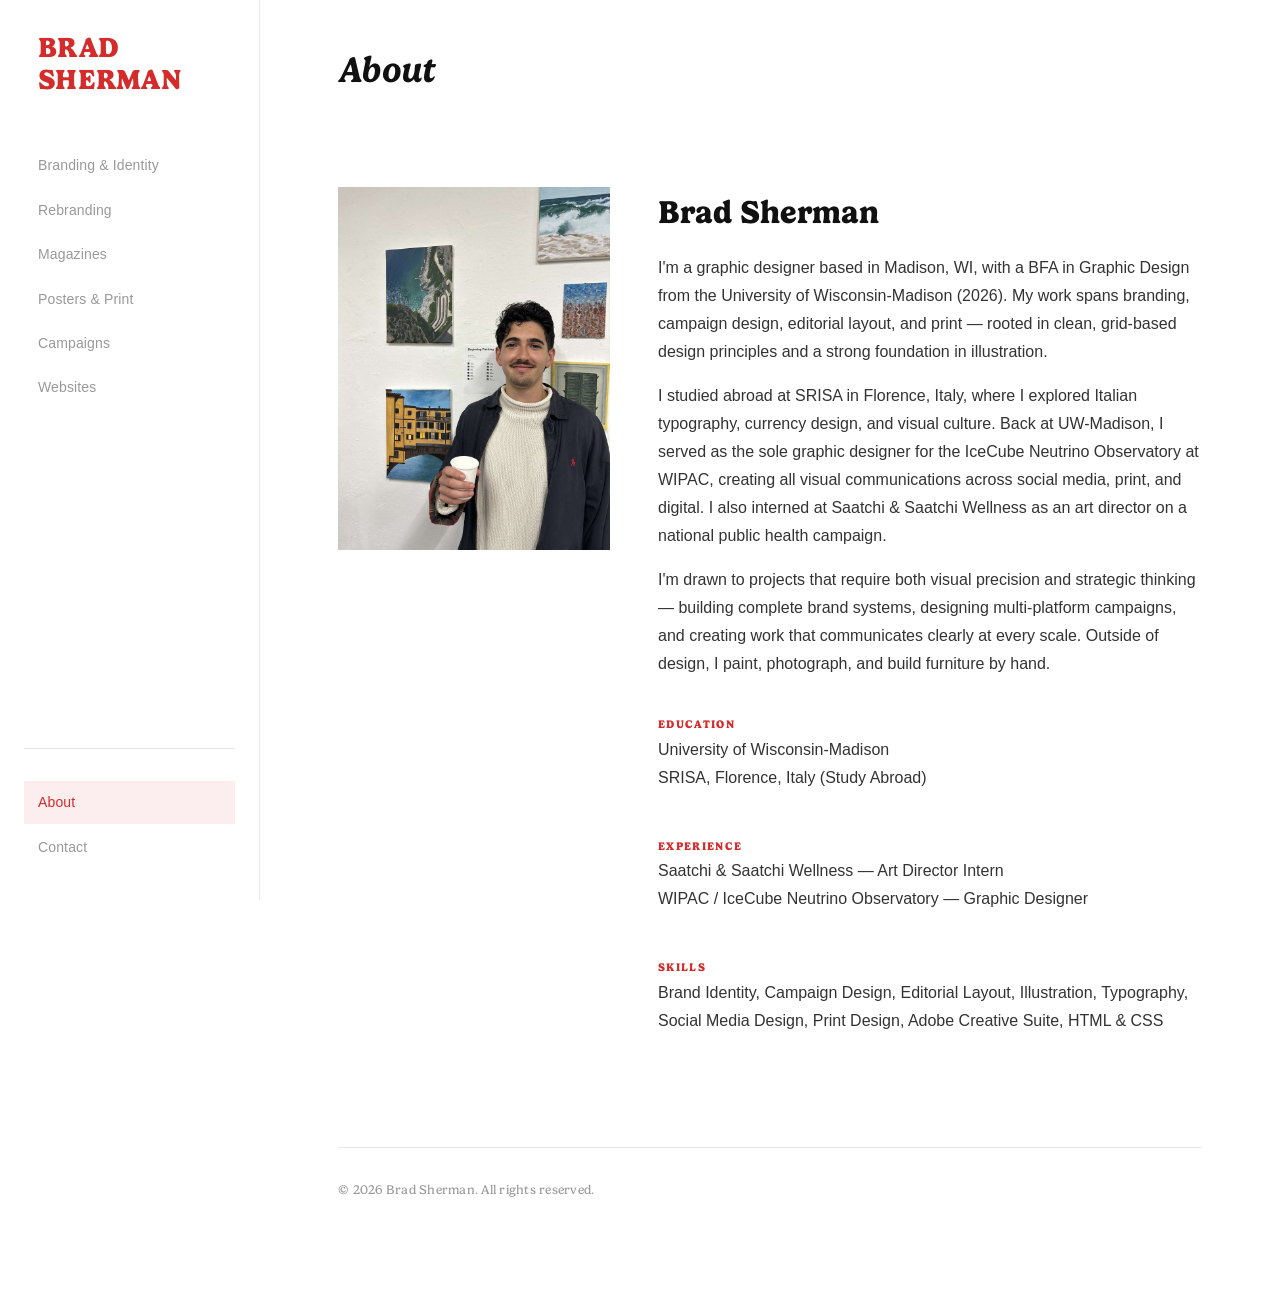
==== commit 1d3e68dd: "About: replace "graduating" with "BFA (2026)"" ====
--- a/about.html
+++ b/about.html
@@ -10,7 +10,8 @@
   <meta property="og:image" content="https://bpsherman1.github.io/design-portfolio/images_1/Me.jpg">
   <meta property="og:type" content="website">
   <link rel="icon" type="image/png" href="images_1/fav.png">
-  <link rel="stylesheet" href="style.css?v=20260430f">
+  <link rel="apple-touch-icon" href="images_1/apple-touch-icon.png">
+  <link rel="stylesheet" href="style.css?v=20260430h">
 </head>
 <body>
 
@@ -47,7 +48,7 @@
           <h2>Brad Sherman</h2>
 
           <p>
-            I'm a graphic designer based in Madison, WI, graduating from the University of Wisconsin-Madison in May 2026. My work spans branding, campaign design, editorial layout, and print — rooted in clean, grid-based design principles and a strong foundation in illustration.
+            I'm a graphic designer based in Madison, WI, with a BFA in Graphic Design from the University of Wisconsin-Madison (2026). My work spans branding, campaign design, editorial layout, and print — rooted in clean, grid-based design principles and a strong foundation in illustration.
           </p>
           <p>
             I studied abroad at SRISA in Florence, Italy, where I explored Italian typography, currency design, and visual culture. Back at UW-Madison, I served as the sole graphic designer for the IceCube Neutrino Observatory at WIPAC, creating all visual communications across social media, print, and digital. I also interned at Saatchi & Saatchi Wellness as an art director on a national public health campaign.
@@ -82,6 +83,6 @@
     </div>
   </main>
 
-  <script src="script.js?v=20260430f"></script>
+  <script src="script.js?v=20260430h"></script>
 </body>
 </html>
--- a/style.css
+++ b/style.css
@@ -1661,9 +1661,10 @@
   .contact__link-item a {
     overflow-wrap: anywhere;
     word-break: break-word;
-    padding: 8px 0;
+    padding: 12px 0;
     display: inline-block;
     font-size: 1rem;
+    min-height: 44px;
   }
 
   /* Lightbox: more room for the image, no on-image arrow icons */
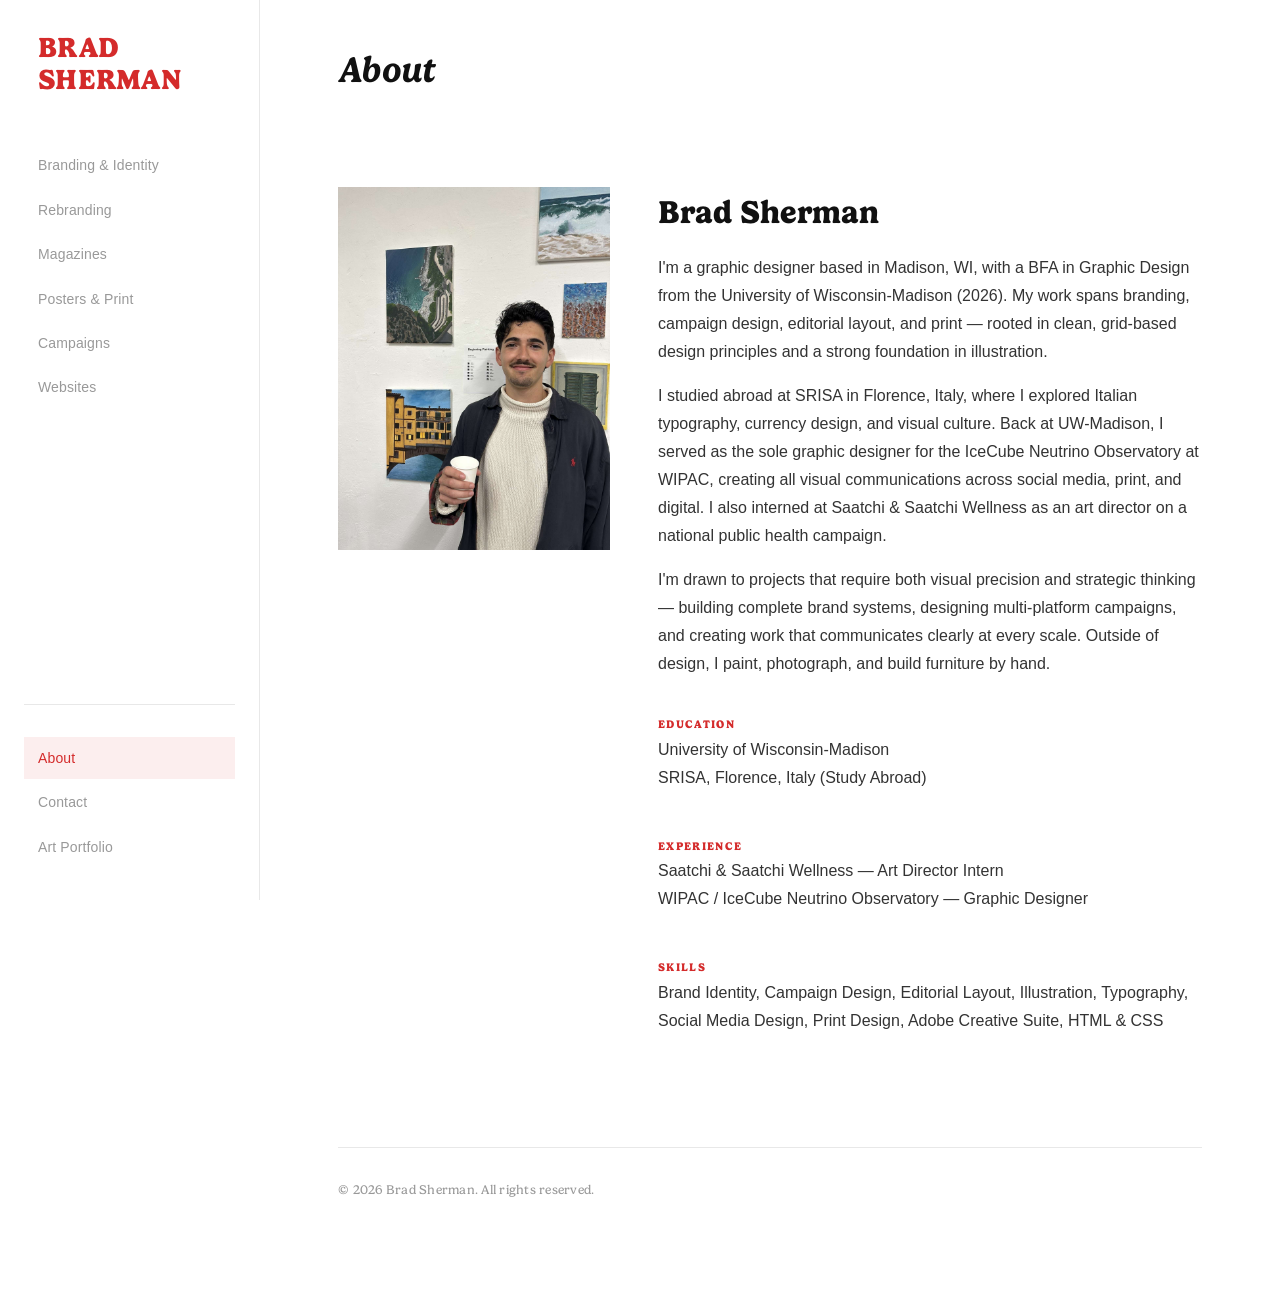
==== commit a0f84784: "Sidebar: add Art Portfolio link below About/Contact" ====
--- a/about.html
+++ b/about.html
@@ -3,12 +3,14 @@
 <head>
   <meta charset="UTF-8">
   <meta name="viewport" content="width=device-width, initial-scale=1.0">
-  <title>About — Brad Sherman</title>
-  <meta name="description" content="About Brad Sherman — graphic designer graduating from UW-Madison with experience at Saatchi & Saatchi Wellness and the IceCube Neutrino Observatory.">
-  <meta property="og:title" content="About — Brad Sherman">
-  <meta property="og:description" content="About Brad Sherman — graphic designer graduating from UW-Madison with experience at Saatchi & Saatchi Wellness and the IceCube Neutrino Observatory.">
-  <meta property="og:image" content="https://bpsherman1.github.io/design-portfolio/images_1/Me.jpg">
+  <title>About — Brad Sherman, Brand & Editorial Designer NYC</title>
+  <meta name="description" content="About Brad Sherman — graphic designer based in NYC, with a BFA from UW-Madison and an internship as art director at Saatchi & Saatchi Wellness.">
+  <meta property="og:title" content="About — Brad Sherman, Brand & Editorial Designer NYC">
+  <meta property="og:description" content="About Brad Sherman — graphic designer based in NYC, with a BFA from UW-Madison and an internship as art director at Saatchi & Saatchi Wellness.">
   <meta property="og:type" content="website">
+  <meta property="og:url" content="https://bradsherman.design/about.html">
+  <meta property="og:image" content="https://bradsherman.design/images_1/Me.jpg">
+  <meta name="twitter:card" content="summary_large_image">
   <link rel="icon" type="image/png" href="images_1/fav.png">
   <link rel="apple-touch-icon" href="images_1/apple-touch-icon.png">
   <link rel="stylesheet" href="style.css?v=20260430h">
@@ -30,6 +32,7 @@
     <div class="sidebar__bottom">
       <a href="about.html" class="sidebar__link sidebar__link--active">About</a>
       <a href="contact.html" class="sidebar__link">Contact</a>
+      <a href="https://bradsherman.art" target="_blank" rel="noopener" class="sidebar__link">Art Portfolio</a>
     </div>
   </aside>
 
--- a/style.css
+++ b/style.css
@@ -568,9 +568,6 @@
    Mirrors the active state pattern from .sidebar__link--active.
    ============================================ */
 .project-switcher {
-  position: sticky;
-  top: 0;
-  z-index: 50;
   background: var(--bg);
   border-bottom: 1px solid var(--border);
   margin: 0 calc(-1 * var(--spacing-xl)) var(--spacing-2xl);
